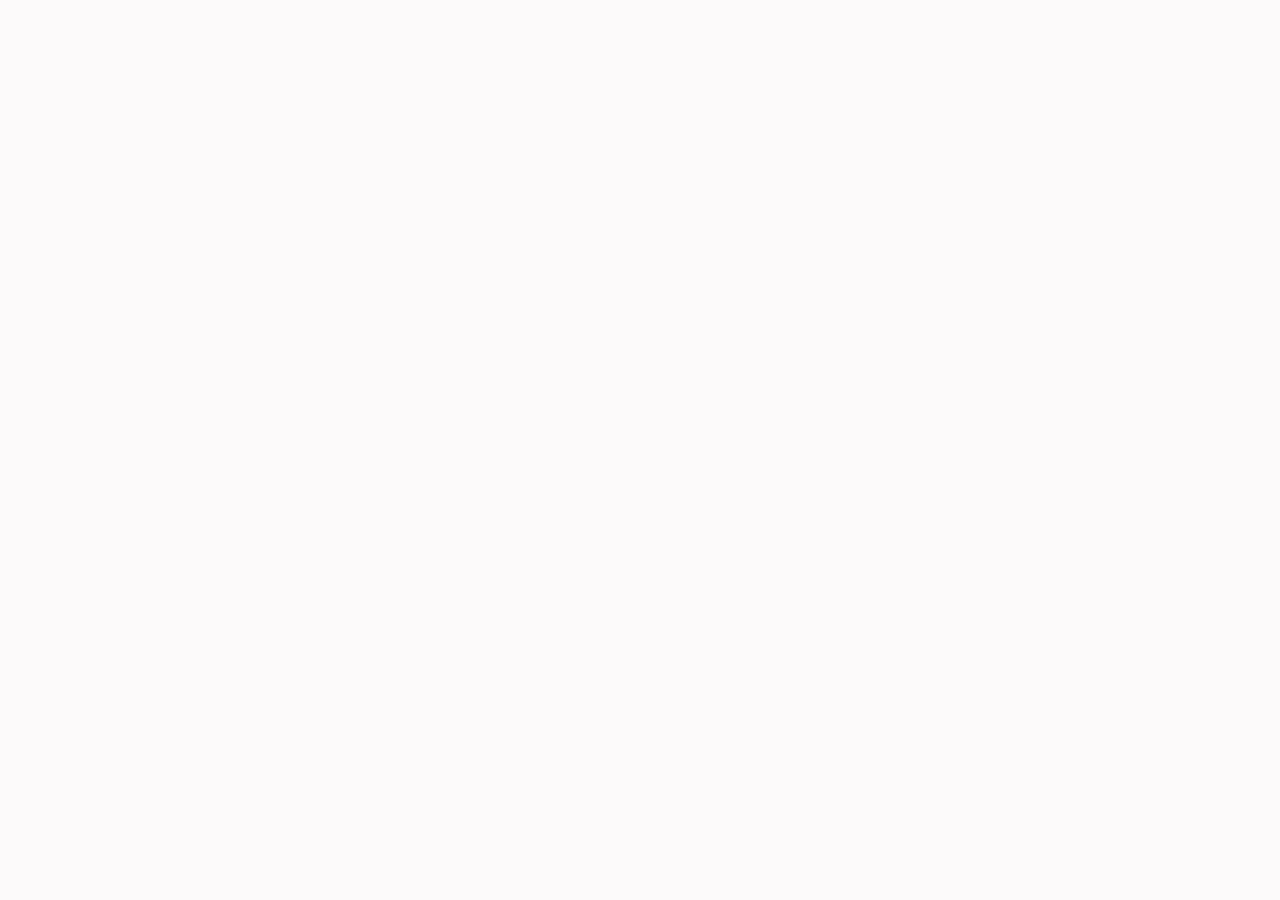
==== index.html @ dd24f95e "Create index.html" ====
<!DOCTYPE html>
<html lang="fr">
<head>
  <meta charset="UTF-8" />
  <meta name="viewport" content="width=device-width, initial-scale=1.0" />
  <title>Mes Délices — Haute Pâtisserie</title>
  
  <!-- Polices Google : Playfair Display pour les titres (luxe) et Plus Jakarta Sans pour les textes -->
  <link rel="preconnect" href="https://fonts.googleapis.com">
  <link rel="preconnect" href="https://fonts.gstatic.com" crossorigin>
    <link rel="icon" type="image/svg+xml" href="/max/logo.svg"/>
  <link href="https://fonts.googleapis.com/css2?family=Playfair+Display:ital,wght@0,600;0,700;1,600&family=Plus+Jakarta+Sans:wght@300;400;500;600;700&display=swap" rel="stylesheet">

  <style>
    /* ---------- VARIABLES & THÈME (LUXE SOBRE) ---------- */
    :root {
      --pink: #D4547A;
      --pink-dark: #9B2F52;
      --pink-light: #FFF0F3;
      --gold: #C59B27;
      --gold-light: #FAF5F0;
      --dark: #1C191A;
      --text: #2E2A2C;
      --text-light: #7A7378;
      --bg: #FCFAFA;
      --white: #ffffff;
      --border: #EFE3E7;
      --radius: 12px;
      --transition: all 0.3s cubic-bezier(0.4, 0, 0.2, 1);
      --shadow: 0 4px 20px rgba(155, 47, 82, 0.05);
    }

    /* ---------- RESET & BASES ---------- */
    * {
      box-sizing: border-box;
      margin: 0;
      padding: 0;
    }

    body {
      font-family: 'Plus Jakarta Sans', sans-serif;
      background-color: var(--bg);
      color: var(--text);
      line-height: 1.6;
      display: flex;
      flex-direction: column;
      min-height: 100vh;
      overflow-x: hidden;
    }

    h1, h2, h3, h4 {
      font-family: 'Playfair Display', serif;
      color: var(--dark);
      font-weight: 700;
    }

    a {
      text-decoration: none;
      color: inherit;
    }

    button {
      font-family: inherit;
      cursor: pointer;
      border: none;
      background: none;
      transition: var(--transition);
    }

    /* ---------- NAV BAR / TOP BAR ---------- */
    .top-bar {
      position: sticky;
      top: 0;
      z-index: 100;
      background: rgba(255, 255, 255, 0.95);
      backdrop-filter: blur(8px);
      border-bottom: 1px solid var(--border);
      box-shadow: 0 2px 10px rgba(0, 0, 0, 0.02);
    }

    .top-bar-inner {
      max-width: 1100px;
      margin: 0 auto;
      padding: 12px 16px;
      display: flex;
      align-items: center;
      justify-content: space-between;
    }

    .brand {
      display: flex;
      align-items: center;
      gap: 12px;
    }

    .brand-logo-container {
      width: 40px;
      height: 40px;
      border-radius: 50%;
      background: var(--pink-light);
      border: 1px solid var(--pink);
      display: flex;
      align-items: center;
      justify-content: center;
      padding: 4px;
    }

    .brand-logo-container svg {
      width: 100%;
      height: 100%;
      color: var(--pink);
    }

    .brand-meta {
      display: flex;
      flex-direction: column;
    }

    .brand-name {
      font-size: 1.25rem;
      font-weight: 700;
      color: var(--pink-dark);
      line-height: 1.1;
    }

    .brand-subtitle {
      font-size: 0.65rem;
      text-transform: uppercase;
      letter-spacing: 0.15em;
      color: var(--gold);
      font-weight: 600;
    }

    /* Actions Navigation */
    .nav-actions {
      display: flex;
      align-items: center;
      gap: 16px;
    }

    .desktop-nav {
      display: none;
      gap: 24px;
    }

    .nav-link {
      font-size: 0.9rem;
      font-weight: 600;
      color: var(--text-light);
      position: relative;
      padding-bottom: 4px;
    }

    .nav-link:hover, .nav-link.active {
      color: var(--pink-dark);
    }

    .nav-link::after {
      content: '';
      position: absolute;
      bottom: 0;
      left: 0;
      width: 0;
      height: 2px;
      background: var(--pink);
      transition: var(--transition);
    }

    .nav-link:hover::after, .nav-link.active::after {
      width: 100%;
    }

    .cart-btn {
      position: relative;
      background: var(--pink-light);
      border: 1px solid rgba(212, 84, 122, 0.3);
      color: var(--pink-dark);
      border-radius: 50%;
      width: 44px;
      height: 44px;
      display: flex;
      align-items: center;
      justify-content: center;
      box-shadow: 0 2px 8px rgba(214, 84, 122, 0.1);
    }

    .cart-btn:hover {
      background: var(--pink);
      color: var(--white);
      transform: scale(1.05);
    }

    .cart-count {
      position: absolute;
      top: -4px;
      right: -4px;
      background: var(--gold);
      color: var(--white);
      font-size: 0.7rem;
      font-weight: 700;
      min-width: 20px;
      height: 20px;
      border-radius: 50%;
      display: flex;
      align-items: center;
      justify-content: center;
      padding: 0 4px;
      box-shadow: 0 2px 5px rgba(0,0,0,0.15);
    }

    .burger-btn {
      display: flex;
      align-items: center;
      justify-content: center;
      width: 40px;
      height: 40px;
      color: var(--dark);
    }

    /* ---------- MENU BURGER DESCENT ---------- */
    .mobile-menu {
      display: none;
      background: var(--white);
      border-bottom: 1px solid var(--border);
      padding: 16px;
      flex-direction: column;
      gap: 12px;
      box-shadow: 0 4px 10px rgba(0,0,0,0.05);
    }

    .mobile-menu button {
      text-align: left;
      font-size: 1rem;
      font-weight: 600;
      padding: 10px 12px;
      border-radius: 8px;
      width: 100%;
    }

    .mobile-menu button:hover {
      background: var(--pink-light);
      color: var(--pink-dark);
    }

    /* ---------- CONTENU SPA (ONGLETS) ---------- */
    .tab-content {
      display: none;
    }

    .tab-content.active {
      display: block;
      animation: fadeIn 0.4s ease-in-out;
    }

    @keyframes fadeIn {
      from { opacity: 0; transform: translateY(8px); }
      to { opacity: 1; transform: translateY(0); }
    }

    /* ---------- HERO ACCUEIL ---------- */
    .hero-section {
      background: linear-gradient(180deg, var(--white) 0%, var(--pink-light) 100%);
      text-align: center;
      padding: 48px 16px;
      border-bottom: 1px solid var(--border);
    }

    .hero-container {
      max-width: 750px;
      margin: 0 auto;
    }

    .hero-subtitle {
      font-size: 0.75rem;
      text-transform: uppercase;
      letter-spacing: 0.2em;
      color: var(--gold);
      font-weight: 700;
      margin-bottom: 8px;
      display: block;
    }

    .hero-title {
      font-size: 2.2rem;
      line-height: 1.2;
      margin-bottom: 16px;
    }

    .hero-title span {
      color: var(--pink-dark);
      font-style: italic;
    }

    .hero-desc {
      font-size: 0.95rem;
      color: var(--text-light);
      font-weight: 300;
      max-width: 550px;
      margin: 0 auto 24px;
    }

    .hero-divider {
      width: 60px;
      height: 2px;
      background: var(--gold);
      margin: 0 auto 24px;
    }

    .hero-btn {
      display: inline-flex;
      align-items: center;
      gap: 8px;
      background: var(--pink-dark);
      color: var(--white);
      font-weight: 600;
      font-size: 0.8rem;
      text-transform: uppercase;
      letter-spacing: 0.1em;
      padding: 12px 28px;
      border-radius: 30px;
      box-shadow: 0 4px 15px rgba(155, 47, 82, 0.2);
    }

    .hero-btn:hover {
      background: var(--pink);
      transform: translateY(-2px);
    }

    /* ---------- SECTION TITLES ---------- */
    .section-header {
      max-width: 1100px;
      margin: 40px auto 24px;
      padding: 0 16px;
      display: flex;
      flex-direction: column;
      gap: 4px;
    }

    .section-title {
      font-size: 1.8rem;
    }

    .section-subtitle {
      font-size: 0.85rem;
      color: var(--text-light);
    }

    /* ---------- GRILLE PRODUITS ---------- */
    .products-container {
      max-width: 1100px;
      margin: 0 auto 60px;
      padding: 0 16px;
    }

    .products-grid {
      display: grid;
      grid-template-columns: 1fr;
      gap: 24px;
    }

    .product-card {
      background: var(--white);
      border: 1px solid var(--border);
      border-radius: var(--radius);
      overflow: hidden;
      display: flex;
      flex-direction: column;
      transition: var(--transition);
      box-shadow: var(--shadow);
    }

    .product-card:hover {
      transform: translateY(-5px);
      box-shadow: 0 12px 30px rgba(155, 47, 82, 0.1);
    }

    .product-img-wrapper {
      position: relative;
      height: 200px;
      background: var(--pink-light);
    }

    .product-image {
      width: 100%;
      height: 100%;
      object-fit: cover;
    }

    .product-badge-price {
      position: absolute;
      top: 12px;
      right: 12px;
      background: rgba(255, 255, 255, 0.95);
      padding: 6px 12px;
      border-radius: 20px;
      font-size: 0.85rem;
      font-weight: 700;
      color: var(--pink-dark);
      box-shadow: 0 2px 8px rgba(0,0,0,0.08);
      border: 1px solid var(--border);
    }

    .product-info {
      padding: 20px;
      display: flex;
      flex-direction: column;
      flex-grow: 1;
      justify-content: space-between;
    }

    .product-name-title {
      font-size: 1.15rem;
      margin-bottom: 8px;
    }

    .product-desc-text {
      color: var(--text-light);
      font-size: 0.85rem;
      font-weight: 300;
      margin-bottom: 18px;
      display: -webkit-box;
      -webkit-line-clamp: 3;
      -webkit-box-orient: vertical;
      overflow: hidden;
    }

    .product-actions-bar {
      display: flex;
      align-items: center;
      justify-content: space-between;
      gap: 12px;
    }

    .qty-selector {
      display: flex;
      align-items: center;
      border: 1px solid var(--border);
      border-radius: 20px;
      background: var(--bg);
      padding: 2px;
    }

    .qty-selector button {
      width: 28px;
      height: 28px;
      background: var(--white);
      border-radius: 50%;
      display: flex;
      align-items: center;
      justify-content: center;
      font-size: 0.85rem;
      font-weight: 700;
      color: var(--dark);
      box-shadow: 0 1px 3px rgba(0,0,0,0.05);
    }

    .qty-selector button:hover {
      background: var(--pink-light);
      color: var(--pink-dark);
    }

    .qty-selector input {
      width: 32px;
      text-align: center;
      border: none;
      background: transparent;
      font-size: 0.85rem;
      font-weight: 700;
    }

    .add-to-cart-btn {
      flex-grow: 1;
      background: var(--pink);
      color: var(--white);
      border-radius: 20px;
      padding: 10px 14px;
      font-weight: 600;
      font-size: 0.8rem;
      display: flex;
      align-items: center;
      justify-content: center;
      gap: 6px;
    }

    .add-to-cart-btn:hover {
      background: var(--pink-dark);
    }

    /* ---------- PAGE INFOS ---------- */
    .infos-container {
      max-width: 900px;
      margin: 40px auto 60px;
      padding: 0 16px;
    }

    .infos-grid {
      display: grid;
      grid-template-columns: 1fr;
      gap: 32px;
    }

    .info-card {
      background: var(--white);
      border: 1px solid var(--border);
      border-radius: var(--radius);
      padding: 30px;
      box-shadow: var(--shadow);
    }

    .info-card h3 {
      font-size: 1.35rem;
      color: var(--pink-dark);
      margin-bottom: 20px;
      border-bottom: 1px solid var(--border);
      padding-bottom: 8px;
    }

    .info-details {
      display: flex;
      flex-direction: column;
      gap: 20px;
    }

    .info-item {
      display: flex;
      gap: 16px;
    }

    .info-icon {
      width: 40px;
      height: 40px;
      border-radius: 50%;
      background: var(--pink-light);
      color: var(--pink-dark);
      display: flex;
      align-items: center;
      justify-content: center;
      flex-shrink: 0;
    }

    .info-item h4 {
      font-family: 'Plus Jakarta Sans', sans-serif;
      font-size: 0.75rem;
      text-transform: uppercase;
      letter-spacing: 0.1em;
      color: var(--gold);
      margin-bottom: 2px;
    }

    .info-item p {
      font-size: 0.9rem;
      font-weight: 400;
    }

    .social-links {
      display: flex;
      gap: 12px;
      margin-top: 10px;
    }

    .social-btn {
      width: 36px;
      height: 36px;
      border-radius: 50%;
      background: var(--bg);
      border: 1px solid var(--border);
      display: flex;
      align-items: center;
      justify-content: center;
      color: var(--text-light);
    }

    .social-btn:hover {
      background: var(--pink-light);
      color: var(--pink-dark);
      border-color: var(--pink);
    }

    .hours-list {
      list-style: none;
    }

    .hours-list li {
      display: flex;
      justify-content: space-between;
      padding: 10px 0;
      font-size: 0.9rem;
      border-bottom: 1px dashed var(--border);
    }

    .hours-list li:last-child {
      border-bottom: none;
    }

    .hours-list span.day {
      font-weight: 600;
    }

    .hours-list span.time {
      color: var(--text-light);
    }

    .hours-list li.highlight span.time {
      color: var(--pink-dark);
      font-weight: 700;
    }

    /* ---------- MODAL TIROIR PANIER & COMMANDE ---------- */
    .cart-modal {
      position: fixed;
      inset: 0;
      z-index: 1000;
      display: none;
    }

    .cart-modal.open {
      display: block;
    }

    .modal-overlay {
      position: absolute;
      inset: 0;
      background: rgba(28, 25, 26, 0.5);
      backdrop-filter: blur(2px);
    }

    .modal-drawer {
      position: absolute;
      top: 0;
      right: 0;
      bottom: 0;
      width: 100%;
      max-width: 440px;
      background: var(--white);
      box-shadow: -5px 0 30px rgba(0,0,0,0.15);
      display: flex;
      flex-direction: column;
      animation: slideIn 0.3s ease-out;
    }

    @keyframes slideIn {
      from { transform: translateX(100%); }
      to { transform: translateX(0); }
    }

    .modal-header {
      padding: 20px;
      border-bottom: 1px solid var(--border);
      display: flex;
      align-items: center;
      justify-content: space-between;
    }

    .modal-title-wrapper {
      display: flex;
      align-items: center;
      gap: 8px;
    }

    .modal-title-wrapper .spark {
      color: var(--gold);
    }

    .modal-title-wrapper h2 {
      font-size: 1.3rem;
    }

    .close-modal-btn {
      font-size: 1.5rem;
      color: var(--text-light);
      padding: 4px;
    }

    .close-modal-btn:hover {
      color: var(--pink);
    }

    .modal-body {
      flex-grow: 1;
      overflow-y: auto;
      padding: 20px;
    }

    /* ÉTATS MODAL */
    .modal-state {
      display: none;
    }

    .modal-state.active {
      display: block;
    }

    /* Panier Vide */
    .cart-empty-state {
      text-align: center;
      padding: 40px 10px;
    }

    .cart-empty-icon {
      width: 60px;
      height: 60px;
      border-radius: 50%;
      background: var(--pink-light);
      color: var(--pink-dark);
      display: flex;
      align-items: center;
      justify-content: center;
      margin: 0 auto 16px;
    }

    .cart-empty-state h3 {
      font-size: 1.15rem;
      margin-bottom: 6px;
    }

    .cart-empty-state p {
      font-size: 0.8rem;
      color: var(--text-light);
      margin-bottom: 20px;
    }

    .cart-empty-btn {
      background: var(--pink-dark);
      color: var(--white);
      padding: 10px 20px;
      border-radius: 20px;
      font-size: 0.8rem;
      font-weight: 600;
    }

    /* Liste Panier */
    .cart-items-list {
      display: flex;
      flex-direction: column;
      gap: 14px;
    }

    .cart-item-row {
      display: flex;
      gap: 12px;
      background: var(--gold-light);
      border: 1px solid rgba(197, 155, 39, 0.15);
      border-radius: var(--radius);
      padding: 12px;
      position: relative;
    }

    .cart-item-img {
      width: 64px;
      height: 64px;
      object-fit: cover;
      border-radius: 8px;
    }

    .cart-item-details {
      flex-grow: 1;
      display: flex;
      flex-direction: column;
      justify-content: space-between;
    }

    .cart-item-name {
      font-family: 'Playfair Display', serif;
      font-size: 0.95rem;
      font-weight: 700;
      padding-right: 20px;
    }

    .cart-item-price {
      font-size: 0.85rem;
      font-weight: 700;
      color: var(--pink-dark);
    }

    .cart-item-control-row {
      display: flex;
      align-items: center;
      justify-content: space-between;
      margin-top: 6px;
    }

    .cart-item-subtotal {
      font-size: 0.85rem;
      font-weight: 700;
    }

    .remove-item-btn {
      position: absolute;
      top: 8px;
      right: 8px;
      color: var(--text-light);
      font-size: 0.85rem;
    }

    .remove-item-btn:hover {
      color: var(--pink);
    }

    /* Formulaire de Commande */
    .order-total-banner {
      background: var(--pink-light);
      border: 1px solid rgba(214, 84, 122, 0.2);
      border-radius: 8px;
      padding: 10px;
      text-align: center;
      font-size: 0.85rem;
      color: var(--pink-dark);
      font-weight: 700;
      margin-bottom: 16px;
    }

    .checkout-form {
      display: flex;
      flex-direction: column;
      gap: 14px;
    }

    .form-row-2 {
      display: grid;
      grid-template-columns: 1fr 1fr;
      gap: 12px;
    }

    .form-group-custom {
      display: flex;
      flex-direction: column;
      gap: 4px;
    }

    .form-group-custom label {
      font-size: 0.7rem;
      font-weight: 700;
      text-transform: uppercase;
      letter-spacing: 0.05em;
      color: var(--gold);
    }

    .form-group-custom label span {
      color: var(--pink);
    }

    .form-group-custom input,
    .form-group-custom textarea {
      width: 100%;
      border: 1px solid var(--border);
      border-radius: 8px;
      padding: 10px 12px;
      font-size: 0.9rem;
      font-family: inherit;
      background: var(--bg);
      transition: var(--transition);
    }

    .form-group-custom input:focus,
    .form-group-custom textarea:focus {
      outline: none;
      border-color: var(--pink);
      background: var(--white);
    }

    .form-actions {
      display: flex;
      gap: 12px;
      margin-top: 10px;
    }

    .form-back-btn {
      width: 35%;
      border: 1px solid var(--pink);
      color: var(--pink-dark);
      border-radius: 20px;
      padding: 12px;
      font-weight: 700;
      font-size: 0.8rem;
    }

    .form-back-btn:hover {
      background: var(--pink-light);
    }

    .form-submit-btn {
      width: 65%;
      background: var(--pink-dark);
      color: var(--white);
      border-radius: 20px;
      padding: 12px;
      font-weight: 700;
      font-size: 0.8rem;
    }

    .form-submit-btn:hover {
      background: var(--pink);
    }

    /* Succès */
    .success-state {
      text-align: center;
      padding: 20px 0;
    }

    .success-icon {
      width: 64px;
      height: 64px;
      background: #E8F5E9;
      border: 2px solid #4CAF50;
      color: #2E7D32;
      border-radius: 50%;
      display: flex;
      align-items: center;
      justify-content: center;
      margin: 0 auto 16px;
    }

    .success-title {
      font-size: 1.5rem;
      margin-bottom: 8px;
    }

    .success-desc {
      font-size: 0.85rem;
      color: var(--text-light);
      margin-bottom: 24px;
    }

    .success-receipt {
      background: var(--pink-light);
      border-radius: var(--radius);
      padding: 16px;
      text-align: left;
      font-size: 0.8rem;
      display: flex;
      flex-direction: column;
      gap: 8px;
      margin-bottom: 24px;
    }

    .receipt-line span {
      display: block;
    }

    .receipt-label {
      font-size: 0.65rem;
      text-transform: uppercase;
      letter-spacing: 0.05em;
      color: var(--gold);
      font-weight: 700;
    }

    .receipt-value {
      font-weight: 600;
      color: var(--dark);
    }

    .success-close-btn {
      width: 100%;
      background: va
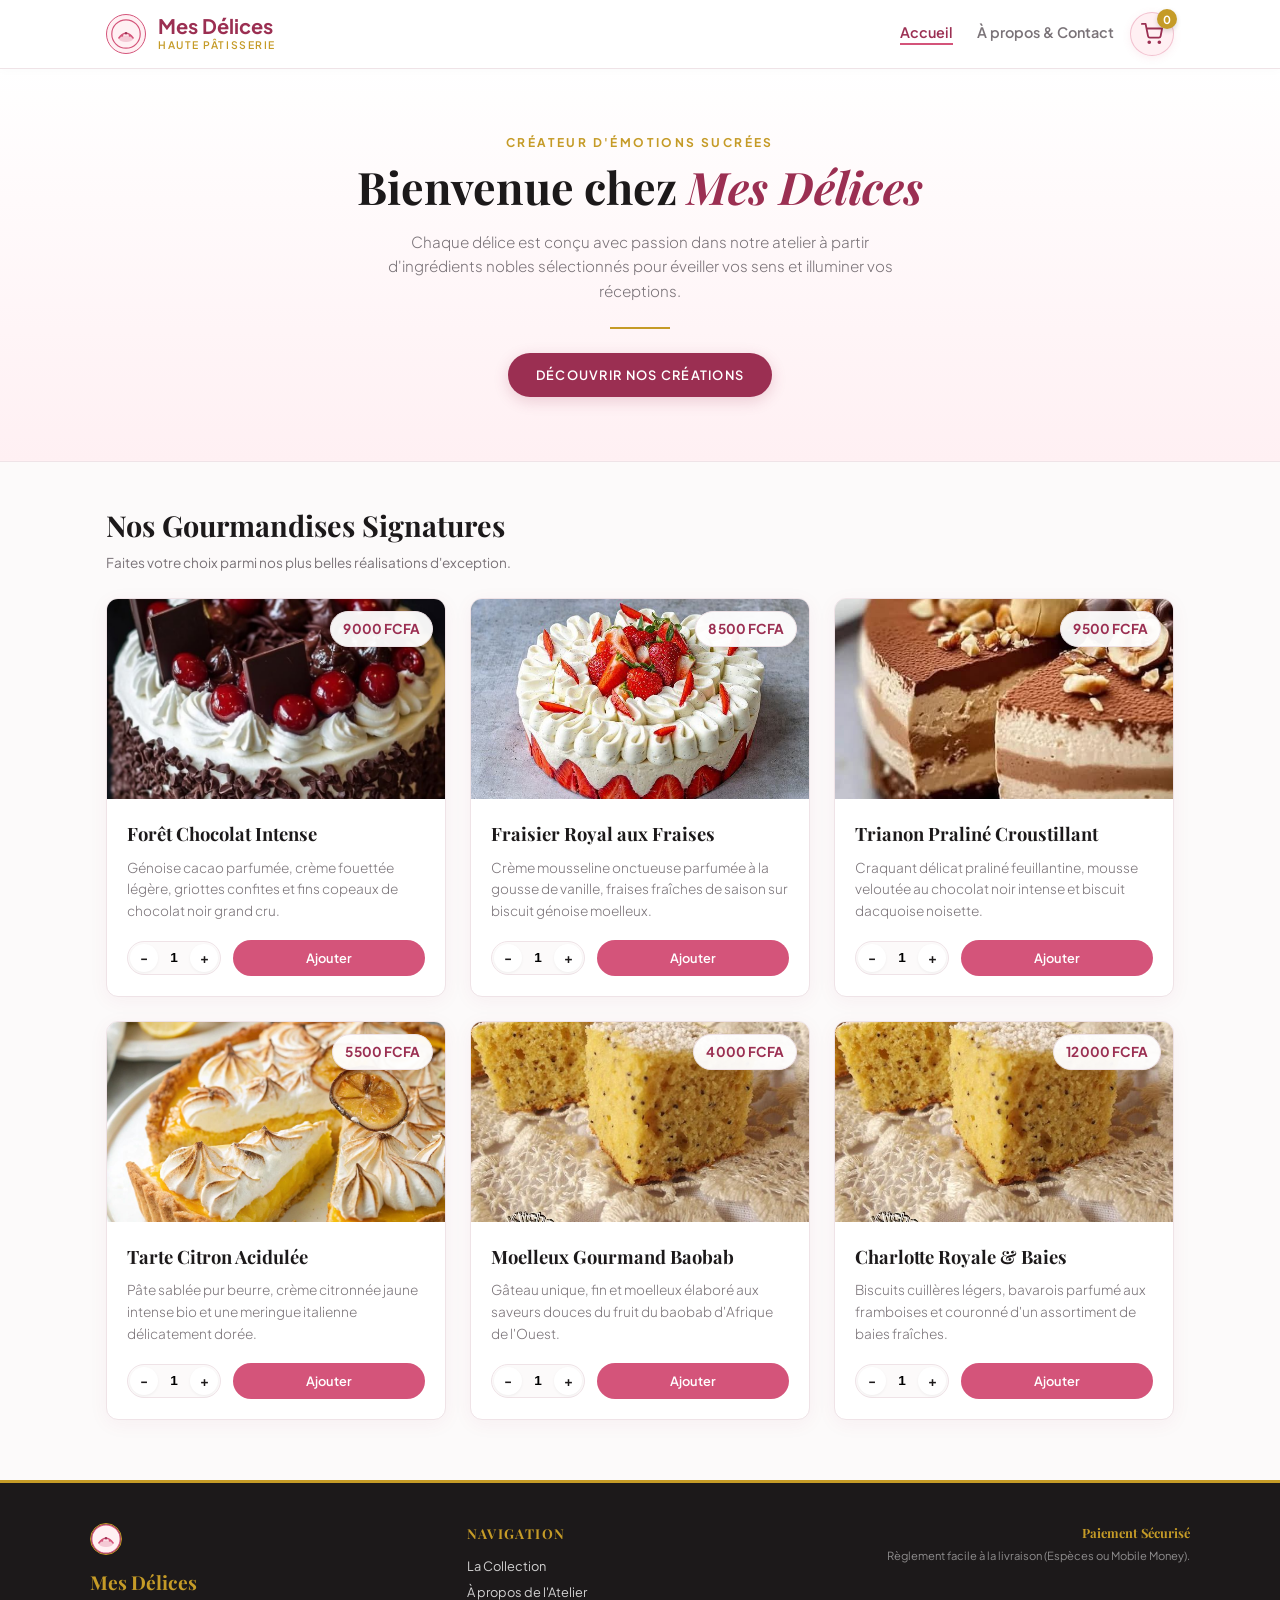
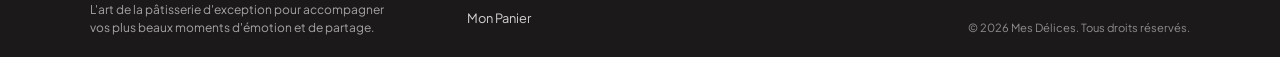
==== commit 45627cd0: "Add files via upload" ====
--- a/index.html
+++ b/index.html
@@ -953,4 +953,946 @@
 
     .success-close-btn {
       width: 100%;
-      background: va+      background: var(--pink-dark);
+      color: var(--white);
+      padding: 12px;
+      border-radius: 20px;
+      font-weight: 700;
+      font-size: 0.8rem;
+    }
+
+    /* Bas de Modal (Total & Validation) */
+    .modal-footer {
+      border-top: 1px solid var(--border);
+      padding: 20px;
+      background: var(--pink-light);
+      display: flex;
+      flex-direction: column;
+      gap: 12px;
+    }
+
+    .footer-total-row {
+      display: flex;
+      justify-content: space-between;
+      align-items: center;
+    }
+
+    .footer-total-row span {
+      font-size: 0.9rem;
+      color: var(--text-light);
+    }
+
+    .footer-total-row strong {
+      font-family: 'Playfair Display', serif;
+      font-size: 1.35rem;
+      color: var(--pink-dark);
+    }
+
+    .validate-order-btn {
+      background: var(--pink-dark);
+      color: var(--white);
+      border-radius: 20px;
+      padding: 14px;
+      font-weight: 700;
+      font-size: 0.85rem;
+      display: flex;
+      align-items: center;
+      justify-content: center;
+      gap: 8px;
+    }
+
+    .validate-order-btn:hover {
+      background: var(--pink);
+    }
+
+    /* ---------- TOAST NOTIFICATIONS ---------- */
+    .toast-notif {
+      position: fixed;
+      bottom: 24px;
+      right: 24px;
+      background: var(--dark);
+      color: var(--white);
+      padding: 12px 20px;
+      border-radius: 8px;
+      box-shadow: 0 4px 15px rgba(0,0,0,0.2);
+      font-size: 0.8rem;
+      font-weight: 500;
+      z-index: 1100;
+      transform: translateY(100px);
+      opacity: 0;
+      pointer-events: none;
+      transition: var(--transition);
+      display: flex;
+      align-items: center;
+      gap: 8px;
+    }
+
+    .toast-notif.show {
+      transform: translateY(0);
+      opacity: 1;
+    }
+
+    .toast-notif .spark {
+      color: var(--gold);
+    }
+
+    /* ---------- FOOTER ---------- */
+    .main-footer {
+      background: var(--dark);
+      color: var(--white);
+      padding: 40px 16px 20px;
+      border-top: 3px solid var(--gold);
+    }
+
+    .footer-inner {
+      max-width: 1100px;
+      margin: 0 auto;
+      display: grid;
+      grid-template-columns: 1fr;
+      gap: 30px;
+      text-align: center;
+    }
+
+    .footer-brand {
+      display: flex;
+      flex-direction: column;
+      align-items: center;
+    }
+
+    .footer-logo {
+      width: 32px;
+      height: 32px;
+      border: 1px solid var(--gold);
+      border-radius: 50%;
+      display: flex;
+      align-items: center;
+      justify-content: center;
+      margin-bottom: 12px;
+    }
+
+    .footer-logo svg {
+      width: 18px;
+      height: 18px;
+      color: var(--gold);
+    }
+
+    .footer-title {
+      font-family: 'Playfair Display', serif;
+      font-size: 1.2rem;
+      color: var(--gold);
+      margin-bottom: 4px;
+    }
+
+    .footer-desc {
+      font-size: 0.75rem;
+      color: rgba(255,255,255,0.6);
+      max-width: 300px;
+      line-height: 1.5;
+    }
+
+    .footer-nav {
+      display: flex;
+      flex-direction: column;
+      align-items: center;
+      gap: 10px;
+    }
+
+    .footer-nav h4 {
+      font-size: 0.85rem;
+      text-transform: uppercase;
+      letter-spacing: 0.1em;
+      color: var(--gold);
+      margin-bottom: 4px;
+    }
+
+    .footer-nav button {
+      color: rgba(255,255,255,0.8);
+      font-size: 0.8rem;
+    }
+
+    .footer-nav button:hover {
+      color: var(--gold);
+    }
+
+    .footer-badge {
+      display: flex;
+      flex-direction: column;
+      align-items: center;
+      justify-content: space-between;
+      gap: 16px;
+    }
+
+    .badge-details h4 {
+      font-size: 0.8rem;
+      color: var(--gold);
+      margin-bottom: 4px;
+    }
+
+    .badge-details p {
+      font-size: 0.7rem;
+      color: rgba(255,255,255,0.5);
+    }
+
+    .copyright {
+      font-size: 0.7rem;
+      color: rgba(255,255,255,0.3);
+      text-align: center;
+      margin-top: 30px;
+      border-top: 1px solid rgba(255,255,255,0.08);
+      padding-top: 20px;
+    }
+
+    /* ---------- MEDIA QUERIES (TABLETTE / DESKTOP) ---------- */
+    @media (min-width: 640px) {
+      .products-grid {
+        grid-template-columns: repeat(2, 1fr);
+      }
+      .infos-grid {
+        grid-template-columns: 1.2fr 0.8fr;
+      }
+    }
+
+    @media (min-width: 768px) {
+      .desktop-nav {
+        display: flex;
+      }
+      .burger-btn {
+        display: none;
+      }
+      .mobile-menu {
+        display: none !important;
+      }
+      .hero-section {
+        padding: 64px 24px;
+      }
+      .hero-title {
+        font-size: 2.8rem;
+      }
+      .footer-inner {
+        grid-template-columns: repeat(3, 1fr);
+        text-align: left;
+      }
+      .footer-brand {
+        align-items: flex-start;
+      }
+      .footer-nav {
+        align-items: flex-start;
+      }
+      .footer-badge {
+        align-items: flex-end;
+        text-align: right;
+      }
+    }
+
+    @media (min-width: 960px) {
+      .products-grid {
+        grid-template-columns: repeat(3, 1fr);
+      }
+    }
+  </style>
+</head>
+<body>
+
+  <!-- BANDEAU DE NAVIGATION -->
+  <header class="top-bar">
+    <div class="top-bar-inner">
+      
+      <!-- Logo et Titre -->
+      <a href="#" onclick="switchTab('accueil')" class="brand">
+        <div class="brand-logo-container">
+      <img src="/max/logo.svg" alt="Mes Délices" class="brand-logo"/>
+        </div>
+        <div class="brand-meta">
+          <span class="brand-name">Mes Délices</span>
+          <span class="brand-subtitle">Haute Pâtisserie</span>
+        </div>
+      </a>
+
+      <!-- Actions de navigation -->
+      <div class="nav-actions">
+        <!-- Navigation Bureau -->
+        <nav class="desktop-nav">
+          <button onclick="switchTab('accueil')" id="nav-desk-accueil" class="nav-link active">Accueil</button>
+          <button onclick="switchTab('infos')" id="nav-desk-infos" class="nav-link">À propos & Contact</button>
+        </nav>
+
+        <!-- Bouton Panier -->
+        <button class="cart-btn" id="cartBtn" onclick="openCartModal()" aria-label="Voir le panier">
+          <svg viewBox="0 0 24 24" width="22" height="22" fill="none" stroke="currentColor" stroke-width="2" stroke-linecap="round" stroke-linejoin="round">
+            <circle cx="9" cy="21" r="1"/><circle cx="20" cy="21" r="1"/>
+            <path d="M1 1h4l2.68 13.39a2 2 0 0 0 2 1.61h9.72a2 2 0 0 0 2-1.61L23 6H6"/>
+          </svg>
+          <span class="cart-count" id="cartCount">0</span>
+        </button>
+
+        <!-- Menu Mobile Burger -->
+        <button class="burger-btn" onclick="toggleMobileMenu()" aria-label="Ouvrir le menu">
+          <svg viewBox="0 0 24 24" width="24" height="24" fill="none" stroke="currentColor" stroke-width="2">
+            <line x1="3" y1="12" x2="21" y2="12"></line>
+            <line x1="3" y1="6" x2="21" y2="6"></line>
+            <line x1="3" y1="18" x2="21" y2="18"></line>
+          </svg>
+        </button>
+      </div>
+
+    </div>
+
+    <!-- Tiroir Burger Mobile -->
+    <div class="mobile-menu" id="mobileMenu">
+      <button onclick="switchTab('accueil'); toggleMobileMenu();">✨ Accueil Gourmand</button>
+      <button onclick="switchTab('infos'); toggleMobileMenu();">📍 Informations & Contact</button>
+    </div>
+  </header>
+
+  <main>
+
+    <!-- ==================== ONGLETS : ACCUEIL ==================== -->
+    <section id="page-accueil" class="tab-content active">
+      
+      <!-- Section Bienvenue -->
+      <div class="hero-section">
+        <div class="hero-container">
+          <span class="hero-subtitle">Créateur d'Émotions Sucrées</span>
+          <h1 class="hero-title">Bienvenue chez <span>Mes Délices</span></h1>
+          <p class="hero-desc">
+            Chaque délice est conçu avec passion dans notre atelier à partir d'ingrédients nobles sélectionnés pour éveiller vos sens et illuminer vos réceptions.
+          </p>
+          <div class="hero-divider"></div>
+          <a href="#produits-start" class="hero-btn">
+            Découvrir nos créations
+          </a>
+        </div>
+      </div>
+
+      <!-- Titre de la galerie -->
+      <div class="section-header" id="produits-start">
+        <h2 class="section-title">Nos Gourmandises Signatures</h2>
+        <p class="section-subtitle">Faites votre choix parmi nos plus belles réalisations d'exception.</p>
+      </div>
+
+      <!-- Grille des produits -->
+      <div class="products-container">
+        <div class="products-grid" id="productsGrid"></div>
+      </div>
+
+    </section>
+
+    <!-- ==================== ONGLETS : INFOS ==================== -->
+    <section id="page-infos" class="tab-content">
+      
+      <div class="section-header">
+        <h2 class="section-title">Notre Atelier de Prestige</h2>
+        <p class="section-subtitle">Retrouvez nos coordonnées, horaires et venez partager l'expérience en boutique.</p>
+      </div>
+
+      <div class="infos-container">
+        <div class="infos-grid">
+          
+          <!-- Carte Informations de Contact -->
+          <div class="info-card">
+            <h3>Nos Coordonnées</h3>
+            <div class="info-details">
+              
+              <div class="info-item">
+                <div class="info-icon">📍</div>
+                <div>
+                  <h4>Atelier Principal</h4>
+                  <p>12 Avenue de l'Émeraude, Cocody, Abidjan</p>
+                </div>
+              </div>
+
+              <div class="info-item">
+                <div class="info-icon">📞</div>
+                <div>
+                  <h4>Service Client Privé</h4>
+                  <p>+225 07 07 89 89 00</p>
+                </div>
+              </div>
+
+              <div class="info-item">
+                <div class="info-icon">✉️</div>
+                <div>
+                  <h4>Courrier Électronique</h4>
+                  <p>contact@mesdelices-demo.com</p>
+                </div>
+              </div>
+
+              <div class="info-item">
+                <div class="info-icon">✨</div>
+                <div>
+                  <h4>Réseaux Sociaux</h4>
+                  <div class="social-links">
+                    <a href="#" class="social-btn" aria-label="Facebook">F</a>
+                    <a href="#" class="social-btn" aria-label="Instagram">I</a>
+                    <a href="#" class="social-btn" aria-label="WhatsApp">W</a>
+                  </div>
+                </div>
+              </div>
+
+            </div>
+          </div>
+
+          <!-- Heures d'Ouverture -->
+          <div class="info-card">
+            <h3>Heures d'Ouverture</h3>
+            <ul class="hours-list">
+              <li>
+                <span class="day">Mardi — Vendredi</span>
+                <span class="time">09h00 - 19h00</span>
+              </li>
+              <li class="highlight">
+                <span class="day">Samedi</span>
+                <span class="time">08h30 - 20h00</span>
+              </li>
+              <li>
+                <span class="day">Dimanche Matin</span>
+                <span class="time">09h00 - 13h00</span>
+              </li>
+              <li>
+                <span class="day" style="color: var(--text-light);">Lundi</span>
+                <span class="time">Fermé</span>
+              </li>
+            </ul>
+          </div>
+
+        </div>
+      </div>
+
+    </section>
+
+  </main>
+
+  <!-- ==================== PIED DE PAGE (FOOTER) ==================== -->
+  <footer class="main-footer">
+    <div class="footer-inner">
+      
+      <!-- Brand & Description -->
+      <div class="footer-brand">
+        <div class="footer-logo">
+ <img src="/max/logo.svg" alt="Mes Délices" class="brand-logo"/>
+        </div>
+        <h4 class="footer-title">Mes Délices</h4>
+        <p class="footer-desc">
+          L'art de la pâtisserie d'exception pour accompagner vos plus beaux moments d'émotion et de partage.
+        </p>
+      </div>
+
+      <!-- Liens rapides -->
+      <div class="footer-nav">
+        <h4>Navigation</h4>
+        <button onclick="switchTab('accueil')">La Collection</button>
+        <button onclick="switchTab('infos')">À propos de l'Atelier</button>
+        <button onclick="openCartModal()">Mon Panier</button>
+      </div>
+
+      <!-- Trust Elements -->
+      <div class="footer-badge">
+        <div class="badge-details">
+          <h4>Paiement Sécurisé</h4>
+          <p>Règlement facile à la livraison (Espèces ou Mobile Money).</p>
+        </div>
+        <div class="badge-details" style="margin-top: 10px;">
+          <p>© 2026 Mes Délices. Tous droits réservés.</p>
+          
+        </div>
+      </div>
+
+    </div>
+  </footer>
+
+  <!-- ==================== DIALOGUE MODAL : PANIER & FINALISATION ==================== -->
+  <div class="cart-modal" id="cartModal">
+    <div class="modal-overlay" onclick="closeCartModal()"></div>
+    <div class="modal-drawer">
+      
+      <!-- Entête modal -->
+      <div class="modal-header">
+        <div class="modal-title-wrapper">
+          <span class="spark">✦</span>
+          <h2 id="modalTitle">Mon Panier Gourmet</h2>
+        </div>
+        <button class="close-modal-btn" onclick="closeCartModal()" aria-label="Fermer">&times;</button>
+      </div>
+
+      <!-- Corps dynamique du modal -->
+      <div class="modal-body">
+        
+        <!-- ÉTATE 1 : VISUALISATION DU PANIER -->
+        <div id="stateCart" class="modal-state active">
+          
+          <!-- État Vide -->
+          <div id="cartEmpty" class="cart-empty-state">
+            <div class="cart-empty-icon">🛒</div>
+            <h3>Votre panier est vide</h3>
+            <p>Découvrez notre sélection artisanale et ajoutez des gourmandises pour commencer.</p>
+            <button class="cart-empty-btn" onclick="closeCartModal()">Voir les gâteaux</button>
+          </div>
+
+          <!-- Liste des articles -->
+          <div id="cartList" class="cart-items-list"></div>
+
+        </div>
+
+        <!-- ÉTAT 2 : FORMULAIRE DE COMMANDE -->
+        <div id="stateForm" class="modal-state">
+          <div class="order-total-banner">
+            Montant total de votre commande : <span id="checkoutTotal">0 FCFA</span>
+          </div>
+
+          <form id="orderForm" class="checkout-form" novalidate onsubmit="handleFormSubmit(event)">
+            
+            <div class="form-row-2">
+              <div class="form-group-custom">
+                <label for="cmdNom">Nom <span>*</span></label>
+                <input type="text" id="cmdNom" placeholder="Ex: Kouassi" required />
+              </div>
+              <div class="form-group-custom">
+                <label for="cmdPrenoms">Prénom <span>*</span></label>
+                <input type="text" id="cmdPrenoms" placeholder="Ex: Aya Grace" required />
+              </div>
+            </div>
+
+            <div class="form-row-2">
+              <div class="form-group-custom">
+                <label for="cmdTel">Téléphone <span>*</span></label>
+                <input type="tel" id="cmdTel" placeholder="Ex: 0707898900" maxlength="10" inputmode="numeric" oninput="this.value=this.value.replace(/[^0-9]/g,'').slice(0,10)" required />
+              </div>
+              <div class="form-group-custom">
+                <label for="cmdEmail">E-mail <span>*</span></label>
+                <input type="email" id="cmdEmail" placeholder="exemple@email.com" required />
+              </div>
+            </div>
+
+            <div class="form-group-custom">
+              <label for="cmdAdresse">Adresse précise de livraison <span>*</span></label>
+              <textarea id="cmdAdresse" rows="3" placeholder="Quartier, résidence, indications..." required></textarea>
+            </div>
+
+            <div class="form-group-custom">
+              <label for="cmdDate">Date de livraison souhaitée</label>
+              <input type="date" id="cmdDate" />
+            </div>
+
+            <!-- Actions du formulaire -->
+            <div class="form-actions">
+              <button type="button" class="form-back-btn" onclick="changeModalState('cart')">Retour</button>
+              <button type="submit" class="form-submit-btn">Confirmer ✦</button>
+            </div>
+
+          </form>
+        </div>
+
+        <!-- ÉTAT 3 : SUCCÈS & ENREGISTREMENT -->
+        <div id="stateSuccess" class="modal-state">
+          <div class="success-state">
+            <div class="success-icon">✓</div>
+            <h3 class="success-title">Commande Enregistrée</h3>
+            <p class="success-desc">Merci pour votre confiance. Votre demande a bien été prise en compte par notre atelier.</p>
+            
+            <div class="success-receipt">
+              <div class="receipt-line">
+                <span class="receipt-label">Destinataire</span>
+                <span class="receipt-value" id="successClient">Client</span>
+              </div>
+              <div class="receipt-line" style="margin-top: 8px;">
+                <span class="receipt-label">Numéro de téléphone</span>
+                <span class="receipt-value" id="successTel">Téléphone</span>
+              </div>
+              <div class="receipt-line" style="margin-top: 8px;">
+                <span class="receipt-label">Status</span>
+                <span class="receipt-value" style="color: #4CAF50;">Attente de confirmation</span>
+              </div>
+            </div>
+
+            <button class="success-close-btn" onclick="finishOrderProcess()">Retourner à l'accueil</button>
+          </div>
+        </div>
+
+      </div>
+
+      <!-- Bas du tiroir (uniquement pour le panier) -->
+      <div class="modal-footer" id="modalFooter">
+        <div class="footer-total-row">
+          <span>Sous-total</span>
+          <strong id="modalCartTotal">0 FCFA</strong>
+        </div>
+        <button class="validate-order-btn" onclick="changeModalState('form')">
+          Valider mon panier
+          <svg viewBox="0 0 24 24" width="16" height="16" fill="none" stroke="currentColor" stroke-width="2">
+            <path d="M5 12h14M12 5l7 7-7 7"/>
+          </svg>
+        </button>
+      </div>
+
+    </div>
+  </div>
+
+  <!-- TOAST DE NOTIFICATION -->
+  <div class="toast-notif" id="toastNotif">
+    <span class="spark">✦</span>
+    <span id="toastMessage">Article ajouté au panier d'or.</span>
+  </div>
+
+  <!-- ==================== CORE SCRIPT JAVASCRIPT ==================== -->
+  <script>
+    // ---------- Données des Produits de Prestige (Démo de haute pâtisserie) ----------
+    const PRODUCTS = [
+      { 
+        id: 1, 
+        name: "Forêt Chocolat Intense", 
+        desc: "Génoise cacao parfumée, crème fouettée légère, griottes confites et fins copeaux de chocolat noir grand cru.", 
+        price: 9000, 
+        img: "/max/images/1 Foret chocolat.jpg" 
+      },
+      { 
+        id: 2, 
+        name: "Fraisier Royal aux Fraises", 
+        desc: "Crème mousseline onctueuse parfumée à la gousse de vanille, fraises fraîches de saison sur biscuit génoise moelleux.", 
+        price: 8500, 
+        img: "/max/images/2 Fraisier aux Fraises.jpg" 
+      },
+      { 
+        id: 3, 
+        name: "Trianon Praliné Croustillant", 
+        desc: "Craquant délicat praliné feuillantine, mousse veloutée au chocolat noir intense et biscuit dacquoise noisette.", 
+        price: 9500, 
+        img: "/max/images/7 Trianon Praline.jpg" 
+      },
+      { 
+        id: 4, 
+        name: "Tarte Citron Acidulée", 
+        desc: "Pâte sablée pur beurre, crème citronnée jaune intense bio et une meringue italienne délicatement dorée.", 
+        price: 5500, 
+        img: "/max/images/8 Tarte acidulee.jpg" 
+      },
+      { 
+        id: 5, 
+        name: "Moelleux Gourmand Baobab", 
+        desc: "Gâteau unique, fin et moelleux élaboré aux saveurs douces du fruit du baobab d'Afrique de l'Ouest.", 
+        price: 4000, 
+        img:  "/max/images/9 Moelleux Baobab.jpg"
+      },
+      { 
+        id: 6, 
+        name: "Charlotte Royale & Baies", 
+        desc: "Biscuits cuillères légers, bavarois parfumé aux framboises et couronné d'un assortiment de baies fraîches.", 
+        price: 12000, 
+        img: "/max/images/9 Moelleux Baobab.jpg" 
+      }
+    ];
+
+    // Variables de contrôle de l'application
+    let cart = []; // Format : [{ id, qty }]
+    let activeTab = 'accueil';
+
+    // ---------- Au chargement initial ----------
+    window.addEventListener('DOMContentLoaded', () => {
+      renderProductsGrid();
+      updateCartBadge();
+      
+      // Configuration de la date minimale de livraison (demain)
+      const dateInput = document.getElementById('cmdDate');
+      if (dateInput) {
+        const tomorrow = new Date();
+        tomorrow.setDate(tomorrow.getDate() + 1);
+        dateInput.min = tomorrow.toISOString().split('T')[0];
+        dateInput.value = tomorrow.toISOString().split('T')[0];
+      }
+    });
+
+    // ---------- Gestion Navigation SPA (Onglets) ----------
+    function switchTab(tabId) {
+      activeTab = tabId;
+
+      // Éléments des onglets
+      const tabAccueil = document.getElementById('page-accueil');
+      const tabInfos = document.getElementById('page-infos');
+
+      // Boutons Navigation Bureau
+      const linkAccueilDesk = document.getElementById('nav-desk-accueil');
+      const linkInfosDesk = document.getElementById('nav-desk-infos');
+
+      if (tabId === 'accueil') {
+        tabAccueil.classList.add('active');
+        tabInfos.classList.remove('active');
+
+        linkAccueilDesk.classList.add('active');
+        linkInfosDesk.classList.remove('active');
+      } else if (tabId === 'infos') {
+        tabInfos.classList.add('active');
+        tabAccueil.classList.remove('active');
+
+        linkInfosDesk.classList.add('active');
+        linkAccueilDesk.classList.remove('active');
+      }
+
+      window.scrollTo({ top: 0, behavior: 'smooth' });
+    }
+
+    // Toggle menu mobile burger dropdown
+    function toggleMobileMenu() {
+      const menu = document.getElementById('mobileMenu');
+      if (menu.style.display === 'flex') {
+        menu.style.display = 'none';
+      } else {
+        menu.style.display = 'flex';
+      }
+    }
+
+    // ---------- Affichage des Produits ----------
+    function renderProductsGrid() {
+      const grid = document.getElementById('productsGrid');
+      grid.innerHTML = PRODUCTS.map(p => `
+        <div class="product-card">
+          <div class="product-img-wrapper">
+            <img class="product-image" src="${p.img}" alt="${p.name}" loading="lazy"/>
+            <span class="product-badge-price">${formatPrice(p.price)}</span>
+          </div>
+          <div class="product-info">
+            <div>
+              <h3 class="product-name-title">${p.name}</h3>
+              <p class="product-desc-text">${p.desc}</p>
+            </div>
+            <div class="product-actions-bar">
+              <!-- Sélecteur de quantité local -->
+              <div class="qty-selector">
+                <button type="button" onclick="changeProductCardQty(${p.id}, -1)">-</button>
+                <input type="text" id="qty-card-${p.id}" value="1" readonly/>
+                <button type="button" onclick="changeProductCardQty(${p.id}, 1)">+</button>
+              </div>
+              <button class="add-to-cart-btn" onclick="addProductToCart(${p.id})">
+                Ajouter
+              </button>
+            </div>
+          </div>
+        </div>
+      `).join('');
+    }
+
+    // Changer la quantité du sélecteur directement sur la fiche produit
+    function changeProductCardQty(productId, change) {
+      const input = document.getElementById(`qty-card-${productId}`);
+      let currentVal = parseInt(input.value) || 1;
+      currentVal += change;
+      if (currentVal < 1) currentVal = 1;
+      if (currentVal > 15) currentVal = 15;
+      input.value = currentVal;
+    }
+
+    // ---------- Utilitaires ----------
+    function formatPrice(n) {
+      return n.toLocaleString('fr-FR') + ' FCFA';
+    }
+
+    function getProduct(id) {
+      return PRODUCTS.find(p => p.id === id);
+    }
+
+    function showToast(message) {
+      const toast = document.getElementById('toastNotif');
+      const toastMsg = document.getElementById('toastMessage');
+      toastMsg.innerText = message;
+      
+      toast.classList.add('show');
+      clearTimeout(window.toastTimer);
+      window.toastTimer = setTimeout(() => {
+        toast.classList.remove('show');
+      }, 3000);
+    }
+
+    // ---------- Modal Tiroir (Contrôles d'état) ----------
+    function openCartModal() {
+      const modal = document.getElementById('cartModal');
+      modal.classList.add('open');
+      document.body.style.overflow = 'hidden'; // désactive le défilement de fond
+      changeModalState('cart');
+    }
+
+    function closeCartModal() {
+      const modal = document.getElementById('cartModal');
+      modal.classList.remove('open');
+      document.body.style.overflow = '';
+    }
+
+    // Changement d'étapes dans le tiroir ('cart' | 'form' | 'success')
+    function changeModalState(state) {
+      const stateCart = document.getElementById('stateCart');
+      const stateForm = document.getElementById('stateForm');
+      const stateSuccess = document.getElementById('stateSuccess');
+      
+      const modalFooter = document.getElementById('modalFooter');
+      const modalTitle = document.getElementById('modalTitle');
+
+      // Masquer tous les états
+      stateCart.classList.remove('active');
+      stateForm.classList.remove('active');
+      stateSuccess.classList.remove('active');
+      modalFooter.style.display = 'none';
+
+      if (state === 'cart') {
+        stateCart.classList.add('active');
+        modalTitle.innerText = "Mon Panier Gourmet";
+        renderCartList();
+        if (cart.length > 0) {
+          modalFooter.style.display = 'flex';
+        }
+      } else if (state === 'form') {
+        stateForm.classList.add('active');
+        modalTitle.innerText = "Finaliser la commande";
+        const total = cart.reduce((sum, item) => sum + (getProduct(item.id).price * item.qty), 0);
+        document.getElementById('checkoutTotal').innerText = formatPrice(total);
+      } else if (state === 'success') {
+        stateSuccess.classList.add('active');
+        modalTitle.innerText = "Prestige Validé";
+      }
+    }
+
+    // ---------- Gestion Interne du Panier ----------
+    function addProductToCart(productId) {
+      const cardInput = document.getElementById(`qty-card-${productId}`);
+      const quantity = parseInt(cardInput.value) || 1;
+
+      const existingItem = cart.find(item => item.id === productId);
+      if (existingItem) {
+        existingItem.qty += quantity;
+      } else {
+        cart.push({ id: productId, qty: quantity });
+      }
+
+      // Reset quantité sur la carte
+      cardInput.value = 1;
+
+      updateCartBadge();
+      showToast(`${quantity} x "${getProduct(productId).name}" ajouté au panier.`);
+    }
+
+    function changeCartItemQty(productId, change) {
+      const item = cart.find(i => i.id === productId);
+      if (item) {
+        item.qty += change;
+        if (item.qty <= 0) {
+          removeItemFromCart(productId);
+          return;
+        }
+        if (item.qty > 20) item.qty = 20;
+      }
+      renderCartList();
+      updateCartBadge();
+    }
+
+    function removeItemFromCart(productId) {
+      cart = cart.filter(item => item.id !== productId);
+      renderCartList();
+      updateCartBadge();
+      showToast("Gourmandise retirée de votre sélection.");
+    }
+
+    function updateCartBadge() {
+      const totalCount = cart.reduce((sum, item) => sum + item.qty, 0);
+      document.getElementById('cartCount').innerText = totalCount;
+    }
+
+    // Rendu dynamique de la liste d'articles dans le panier tiroir
+    function renderCartList() {
+      const container = document.getElementById('cartList');
+      const emptyState = document.getElementById('cartEmpty');
+      const modalFooter = document.getElementById('modalFooter');
+
+      if (cart.length === 0) {
+        container.innerHTML = '';
+        emptyState.style.display = 'block';
+        modalFooter.style.display = 'none';
+        return;
+      }
+
+      emptyState.style.display = 'none';
+      modalFooter.style.display = 'flex';
+
+      let total = 0;
+
+      container.innerHTML = cart.map(item => {
+        const prod = getProduct(item.id);
+        const subtotal = prod.price * item.qty;
+        total += subtotal;
+
+        return `
+          <div class="cart-item-row">
+            <img src="${prod.img}" alt="${prod.name}" class="cart-item-img" />
+            <div class="cart-item-details">
+              <div>
+                <div class="cart-item-name">${prod.name}</div>
+                <div class="cart-item-price">${formatPrice(prod.price)}</div>
+              </div>
+              <div class="cart-item-control-row">
+                <div class="qty-selector" style="scale: 0.9; transform-origin: left center;">
+                  <button type="button" onclick="changeCartItemQty(${item.id}, -1)">-</button>
+                  <input type="text" value="${item.qty}" readonly />
+                  <button type="button" onclick="changeCartItemQty(${item.id}, 1)">+</button>
+                </div>
+                <div class="cart-item-subtotal">${formatPrice(subtotal)}</div>
+              </div>
+            </div>
+            <button class="remove-item-btn" onclick="removeItemFromCart(${item.id})" aria-label="Supprimer">&times;</button>
+          </div>
+        `;
+      }).join('');
+
+      document.getElementById('modalCartTotal').innerText = formatPrice(total);
+    }
+
+    // ---------- Traitement du Formulaire de Commande ----------
+    function handleFormSubmit(event) {
+      event.preventDefault();
+
+      // Récupération des informations de livraison
+      const nom = document.getElementById('cmdNom').value.trim();
+      const prenoms = document.getElementById('cmdPrenoms').value.trim();
+      const email = document.getElementById('cmdEmail').value.trim();
+      const tel = document.getElementById('cmdTel').value.trim();
+      const adresse = document.getElementById('cmdAdresse').value.trim();
+
+      // Vérification des champs vides
+      if (!nom || !prenoms || !email || !tel || !adresse) {
+        showToast("Veuillez remplir toutes les informations requises.");
+        return;
+      }
+
+      // Vérification Téléphone local (Côte d'Ivoire : 10 chiffres commençant par 01, 05, 07)
+      const telRegex = /^(01|05|07)\d{8}$/;
+      if (!telRegex.test(tel)) {
+        showToast("Numéro invalide. Il doit commencer par 01, 05 ou 07 et faire 10 chiffres.");
+        return;
+      }
+
+      // Vérification basique de l'email
+      const emailRegex = /^[^\s@]+@[^\s@]+\.[^\s@]+$/;
+      if (!emailRegex.test(email)) {
+        showToast("Veuillez entrer une adresse e-mail valide.");
+        return;
+      }
+
+      if (cart.length === 0) {
+        showToast("Votre panier est vide.");
+        return;
+      }
+
+      // Remplissage de l'écran de réussite
+      document.getElementById('successClient').innerText = `${prenoms} ${nom.toUpperCase()}`;
+      document.getElementById('successTel').innerText = tel.replace(/(\d{2})(\d{2})(\d{2})(\d{2})(\d{2})/, "$1 $2 $3 $4 $5"); // Format espacé
+
+      // Basculer vers l'état de succès
+      changeModalState('success');
+
+      // Vider le panier
+      cart = [];
+      updateCartBadge();
+      document.getElementById('orderForm').reset();
+    }
+
+    function finishOrderProcess() {
+      closeCartModal();
+      switchTab('accueil');
+    }
+  </script>
+</body>
+</html>
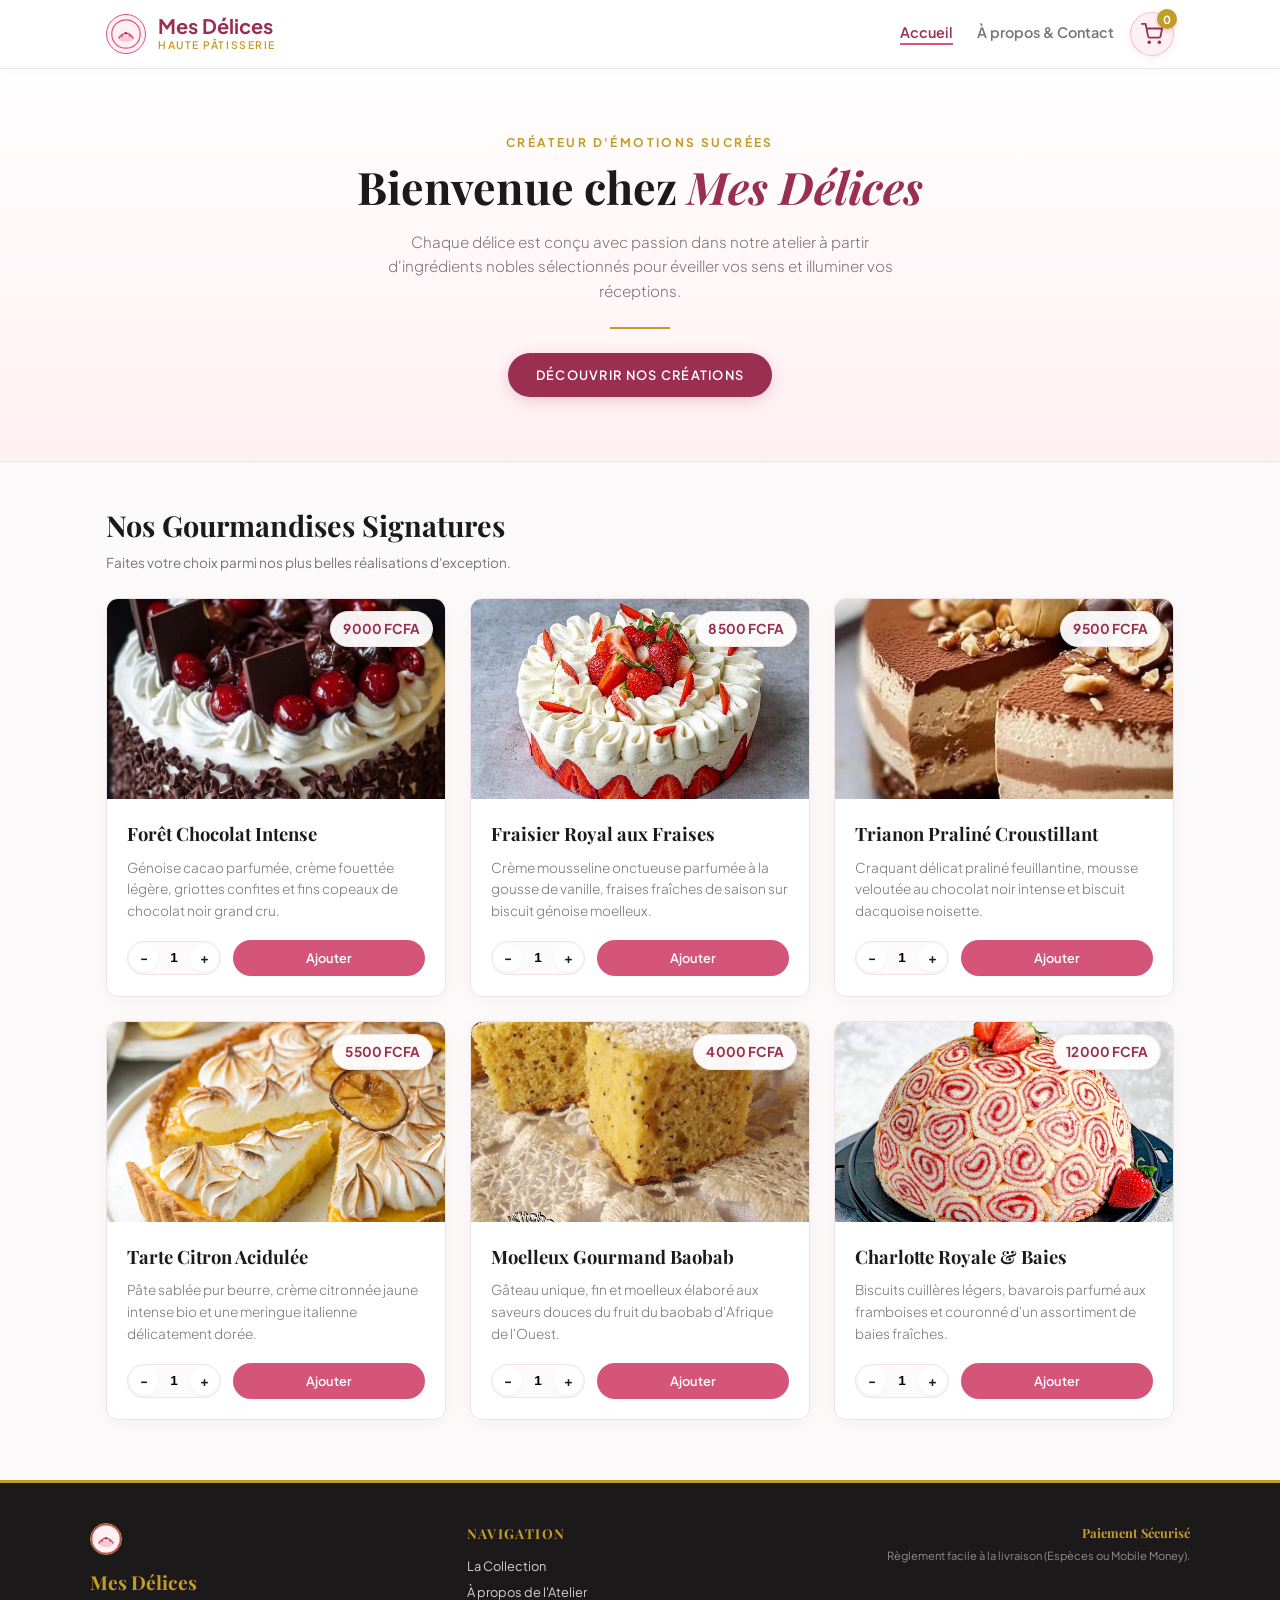
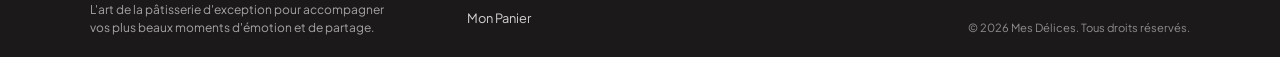
==== commit 0e8aeac3: "update" ====
--- a/index.html
+++ b/index.html
@@ -8,7 +8,7 @@
   <!-- Polices Google : Playfair Display pour les titres (luxe) et Plus Jakarta Sans pour les textes -->
   <link rel="preconnect" href="https://fonts.googleapis.com">
   <link rel="preconnect" href="https://fonts.gstatic.com" crossorigin>
-    <link rel="icon" type="image/svg+xml" href="/max/logo.svg"/>
+    <link rel="icon" type="image/svg+xml" href="max/logo.svg"/>
   <link href="https://fonts.googleapis.com/css2?family=Playfair+Display:ital,wght@0,600;0,700;1,600&family=Plus+Jakarta+Sans:wght@300;400;500;600;700&display=swap" rel="stylesheet">
 
   <style>
@@ -1200,7 +1200,7 @@
       <!-- Logo et Titre -->
       <a href="#" onclick="switchTab('accueil')" class="brand">
         <div class="brand-logo-container">
-      <img src="/max/logo.svg" alt="Mes Délices" class="brand-logo"/>
+      <img src="max/logo.svg" alt="Mes Délices" class="brand-logo"/>
         </div>
         <div class="brand-meta">
           <span class="brand-name">Mes Délices</span>
@@ -1369,7 +1369,7 @@
       <!-- Brand & Description -->
       <div class="footer-brand">
         <div class="footer-logo">
- <img src="/max/logo.svg" alt="Mes Délices" class="brand-logo"/>
+ <img src="max/logo.svg" alt="Mes Délices" class="brand-logo"/>
         </div>
         <h4 class="footer-title">Mes Délices</h4>
         <p class="footer-desc">
@@ -1542,42 +1542,42 @@
         name: "Forêt Chocolat Intense", 
         desc: "Génoise cacao parfumée, crème fouettée légère, griottes confites et fins copeaux de chocolat noir grand cru.", 
         price: 9000, 
-        img: "/max/images/1 Foret chocolat.jpg" 
+        img: "images/Foretchocolat.jpg" 
       },
       { 
         id: 2, 
         name: "Fraisier Royal aux Fraises", 
         desc: "Crème mousseline onctueuse parfumée à la gousse de vanille, fraises fraîches de saison sur biscuit génoise moelleux.", 
         price: 8500, 
-        img: "/max/images/2 Fraisier aux Fraises.jpg" 
+        img: "images/FraisierauxFraises.jpg" 
       },
       { 
         id: 3, 
         name: "Trianon Praliné Croustillant", 
         desc: "Craquant délicat praliné feuillantine, mousse veloutée au chocolat noir intense et biscuit dacquoise noisette.", 
         price: 9500, 
-        img: "/max/images/7 Trianon Praline.jpg" 
+        img: "images/TrianonPraline.jpg" 
       },
       { 
         id: 4, 
         name: "Tarte Citron Acidulée", 
         desc: "Pâte sablée pur beurre, crème citronnée jaune intense bio et une meringue italienne délicatement dorée.", 
         price: 5500, 
-        img: "/max/images/8 Tarte acidulee.jpg" 
+        img: "images/Tarteacidulee.jpg" 
       },
       { 
         id: 5, 
         name: "Moelleux Gourmand Baobab", 
         desc: "Gâteau unique, fin et moelleux élaboré aux saveurs douces du fruit du baobab d'Afrique de l'Ouest.", 
         price: 4000, 
-        img:  "/max/images/9 Moelleux Baobab.jpg"
+        img:  "images/MoelleuxBaobab.jpg"
       },
       { 
         id: 6, 
         name: "Charlotte Royale & Baies", 
         desc: "Biscuits cuillères légers, bavarois parfumé aux framboises et couronné d'un assortiment de baies fraîches.", 
         price: 12000, 
-        img: "/max/images/9 Moelleux Baobab.jpg" 
+        img: "images/CharlotteRoyale.jpg" 
       }
     ];
 
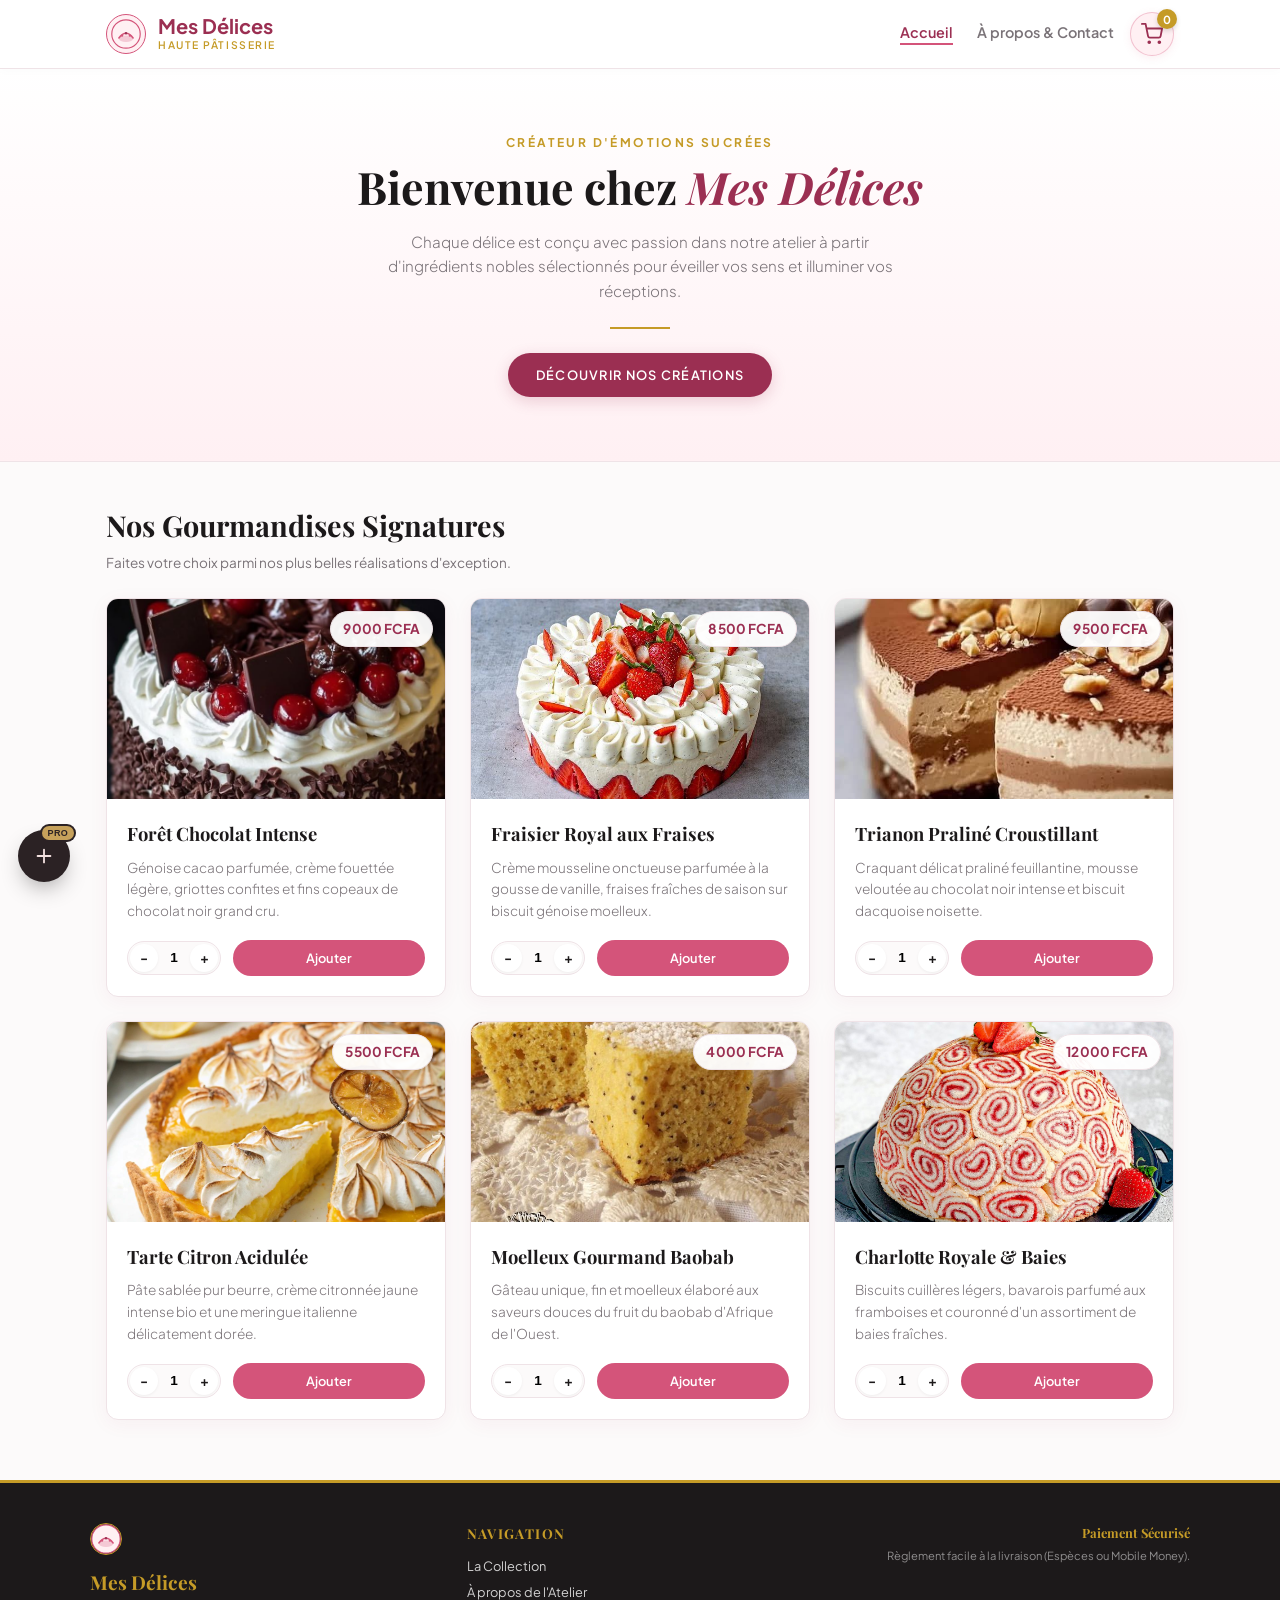
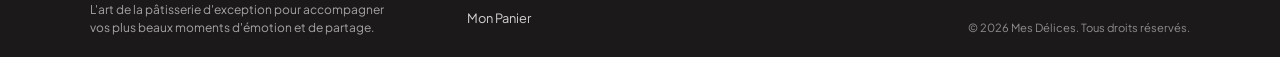
==== commit ca9fa484: "tier js added" ====
--- a/index.html
+++ b/index.html
@@ -1017,7 +1017,7 @@
       box-shadow: 0 4px 15px rgba(0,0,0,0.2);
       font-size: 0.8rem;
       font-weight: 500;
-      z-index: 1100;
+      z-index: 999999;
       transform: translateY(100px);
       opacity: 0;
       pointer-events: none;
@@ -1532,7 +1532,8 @@
     <span class="spark">✦</span>
     <span id="toastMessage">Article ajouté au panier d'or.</span>
   </div>
-
+<script src="tiers.js">
+</script>
   <!-- ==================== CORE SCRIPT JAVASCRIPT ==================== -->
   <script>
     // ---------- Données des Produits de Prestige (Démo de haute pâtisserie) ----------
